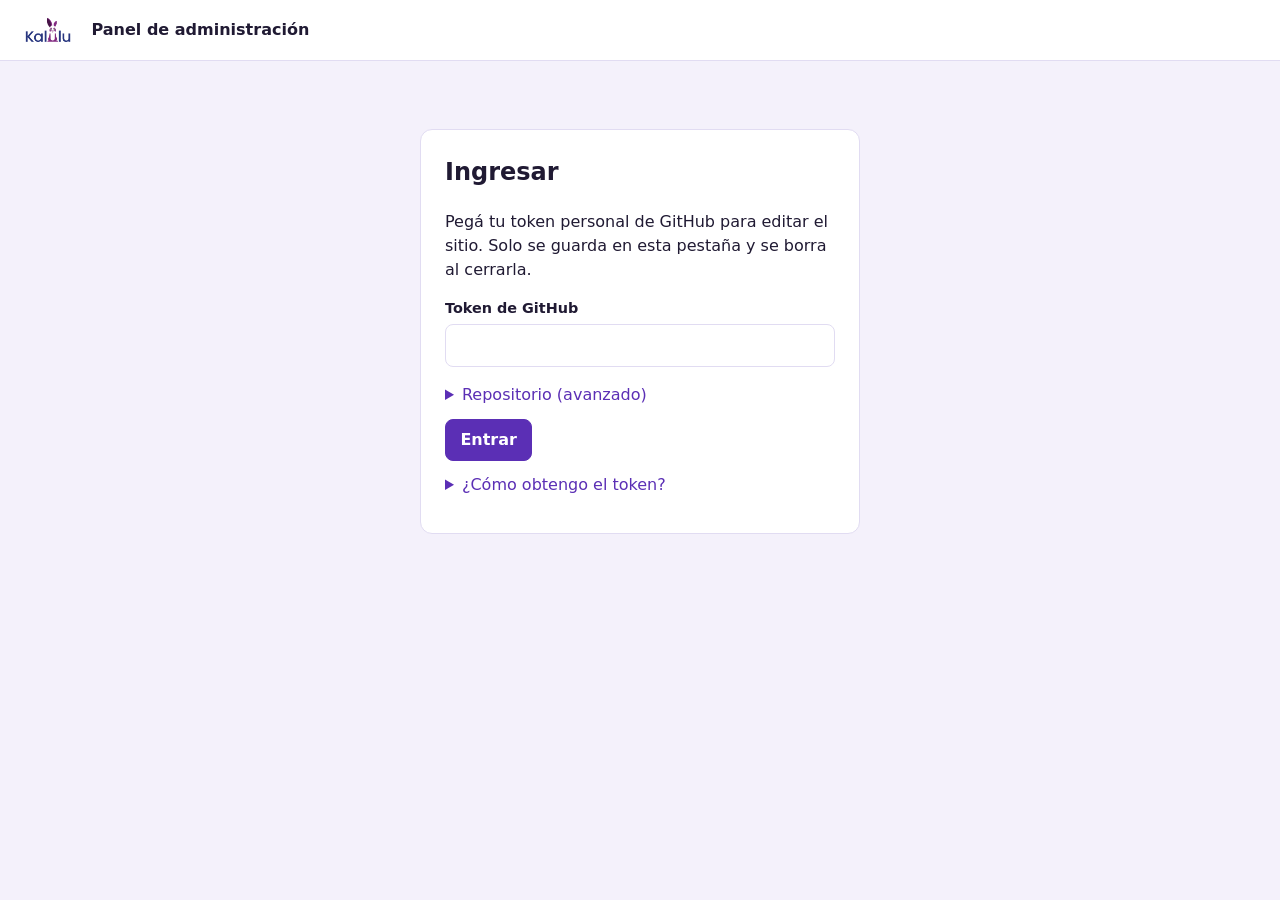
==== admin/index.html @ 23df1b7a "Nueva versión del sitio Kalulu Argentina" ====
<!DOCTYPE html>
<html lang="es">
<head>
<meta charset="UTF-8">
<meta name="viewport" content="width=device-width, initial-scale=1.0">
<meta name="robots" content="noindex, nofollow">
<meta http-equiv="Content-Security-Policy" content="default-src 'self'; img-src 'self' https: data: blob:; connect-src https://api.github.com; style-src 'self'; script-src 'self'; frame-ancestors 'none'; base-uri 'none'; form-action 'none'">
<title>Kalulu · Panel de administración</title>
<link rel="stylesheet" href="panel.css">
</head>
<body>
<header class="top">
  <img src="../imagenes/logo.png" alt="Kalulu" class="logo">
  <span class="top-title">Panel de administración</span>
  <span class="top-user" id="top-user"></span>
  <button type="button" id="btn-logout" class="btn btn-ghost" hidden>Cerrar sesión</button>
</header>

<main id="app">
  <section id="login" class="card login" hidden>
    <h1>Ingresar</h1>
    <p>Pegá tu token personal de GitHub para editar el sitio. Solo se guarda en esta pestaña y se borra al cerrarla.</p>
    <form id="login-form" autocomplete="off">
      <label class="campo"><span>Token de GitHub</span>
        <input type="password" id="login-token" required autocomplete="off" spellcheck="false"></label>
      <details>
        <summary>Repositorio (avanzado)</summary>
        <label class="campo"><span>Usuario/organización</span><input id="login-owner" required></label>
        <label class="campo"><span>Repositorio</span><input id="login-repo" required></label>
        <label class="campo"><span>Rama</span><input id="login-branch" required></label>
      </details>
      <p id="login-error" class="error" hidden></p>
      <button class="btn btn-primary" type="submit">Entrar</button>
    </form>
    <details class="ayuda">
      <summary>¿Cómo obtengo el token?</summary>
      <ol>
        <li>En GitHub: Settings → Developer settings → Personal access tokens → Fine-grained tokens → Generate new token.</li>
        <li>Repository access: <em>Only select repositories</em> y elegí solo el repo del sitio.</li>
        <li>Permissions → Repository permissions → <em>Contents: Read and write</em>.</li>
        <li>Elegí un vencimiento, generalo y pegalo acá. Se puede revocar cuando quieras.</li>
      </ol>
    </details>
  </section>

  <section id="panel" hidden>
    <nav id="tabs" class="tabs" aria-label="Secciones"></nav>
    <div id="vista"></div>
  </section>
</main>

<div id="toast" class="toast" role="status" aria-live="polite" hidden></div>
<script src="panel.js"></script>
</body>
</html>
---- admin/panel.css ----
:root{--marca:#5b2fb5;--marca-h:#46228f;--suave:#f4f1fb;--borde:#e1dcf2;--texto:#201a33;--texto2:#55506b;--error:#a02020;--ok:#1e7e42}
*{box-sizing:border-box}
body{margin:0;font-family:system-ui,-apple-system,'Segoe UI',Roboto,sans-serif;color:var(--texto);background:var(--suave);line-height:1.5}
.top{display:flex;align-items:center;gap:1rem;padding:.75rem 1.25rem;background:#fff;border-bottom:1px solid var(--borde);position:sticky;top:0;z-index:5}
.logo{height:36px;width:auto}.top-title{font-weight:600}.top-user{margin-left:auto;color:var(--texto2);font-size:.85rem}
main{max-width:980px;margin:0 auto;padding:1.25rem}
.card{background:#fff;border:1px solid var(--borde);border-radius:12px;padding:1.5rem}
.login{max-width:440px;margin:3rem auto}.login h1{margin-top:0}
.campo{display:block;margin:0 0 1rem}.campo>span{display:block;font-weight:600;font-size:.9rem;margin-bottom:.25rem}
.campo small{display:block;color:var(--texto2);font-weight:400;margin-top:.2rem}
input,textarea,select{width:100%;padding:.55rem .7rem;border:1px solid var(--borde);border-radius:8px;font:inherit;background:#fff}
input[type=checkbox]{width:auto}
input:focus,textarea:focus,select:focus,button:focus-visible{outline:2px solid var(--marca);outline-offset:1px}
textarea{min-height:110px;resize:vertical}
.btn{font:inherit;font-weight:600;border:1px solid var(--marca);border-radius:8px;padding:.5rem .9rem;cursor:pointer;background:#fff;color:var(--marca)}
.btn:hover{background:var(--suave)}.btn-primary{background:var(--marca);color:#fff}.btn-primary:hover{background:var(--marca-h)}
.btn-ghost{border-color:var(--borde);color:var(--texto2)}.btn-danger{border-color:var(--error);color:var(--error)}
.btn-sm{padding:.25rem .55rem;font-size:.85rem}.btn[disabled]{opacity:.5;cursor:not-allowed}
.tabs{display:flex;flex-wrap:wrap;gap:.4rem;margin-bottom:1rem}
.tab{font:inherit;border:1px solid var(--borde);background:#fff;border-radius:999px;padding:.4rem .9rem;cursor:pointer}
.tab[aria-selected=true]{background:var(--marca);color:#fff;border-color:var(--marca)}
.cab{display:flex;align-items:center;gap:1rem;margin-bottom:1rem}.cab h2{margin:0;flex:1}
.nota{color:var(--texto2);font-size:.9rem;margin:.25rem 0 1rem}
.fila{display:flex;align-items:center;gap:.75rem;padding:.7rem 0;border-top:1px solid var(--borde)}
.fila:first-child{border-top:0}.fila-t{flex:1;min-width:0}.fila-t strong{display:block;overflow:hidden;text-overflow:ellipsis}
.fila-t small{color:var(--texto2)}.fila-a{display:flex;gap:.3rem;flex-wrap:wrap;justify-content:flex-end}
.badge{font-size:.72rem;padding:.1rem .5rem;border-radius:999px;background:#e6f4ea;color:var(--ok);margin-left:.4rem;vertical-align:middle}
.badge.off{background:#eee;color:var(--texto2)}
.vacio{color:var(--texto2);text-align:center;padding:2rem 0}
.error{color:var(--error)}
.preview{display:block;max-width:220px;max-height:140px;border-radius:8px;border:1px solid var(--borde);margin:.4rem 0}
.up{display:flex;gap:.5rem;align-items:center;flex-wrap:wrap}.up input[type=file]{width:auto;max-width:100%}
.acciones{display:flex;gap:.6rem;margin-top:1rem}
details{margin:.75rem 0}summary{cursor:pointer;color:var(--marca)}
.ayuda ol{padding-left:1.2rem;color:var(--texto2);font-size:.9rem}
.toast{position:fixed;bottom:1.25rem;left:50%;transform:translateX(-50%);background:var(--texto);color:#fff;padding:.7rem 1.1rem;border-radius:10px;z-index:10;max-width:90vw}
.toast.err{background:var(--error)}
@media(max-width:560px){.fila{flex-wrap:wrap}.fila-a{justify-content:flex-start}.top-user{display:none}}
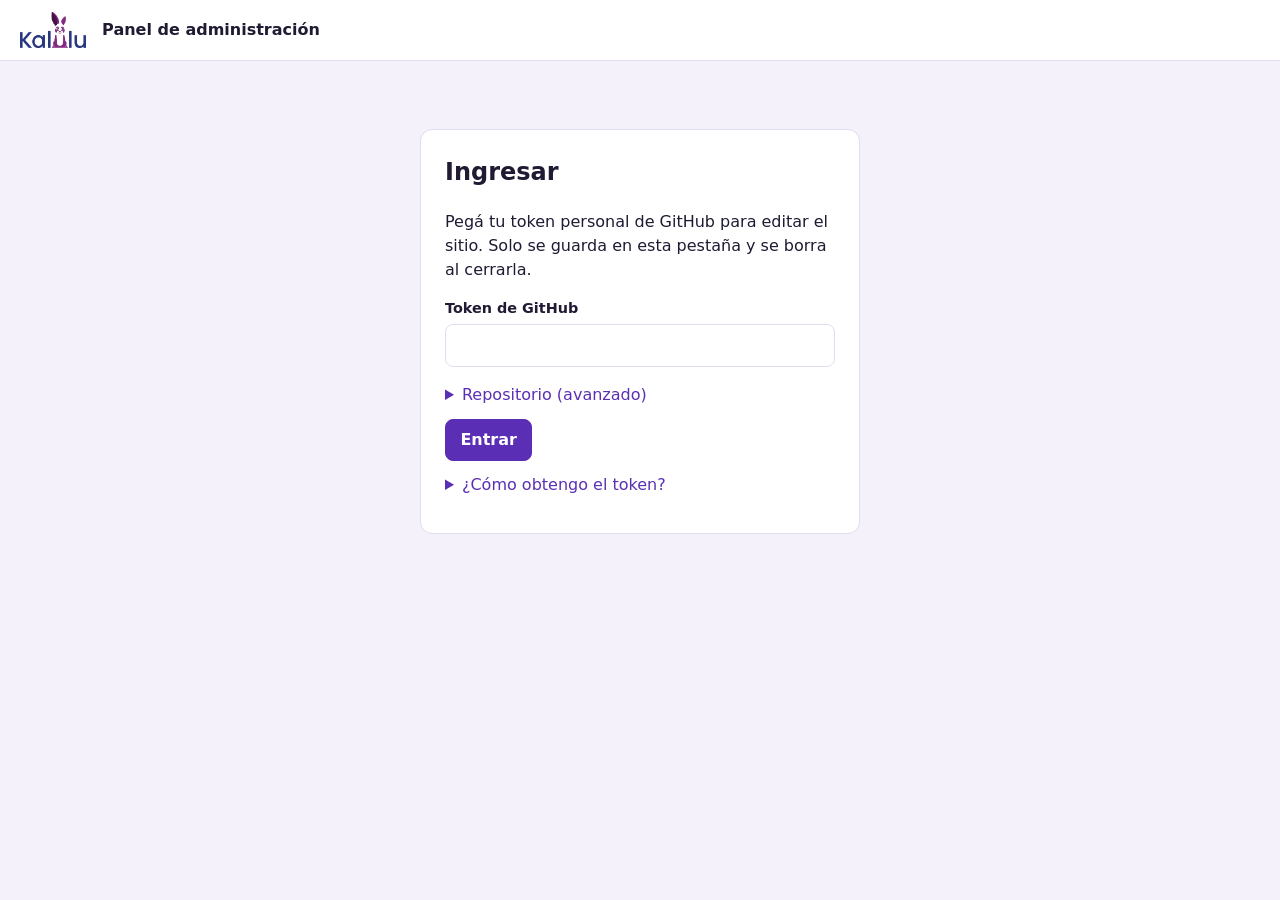
==== commit b088c4b6: "Header con logo recortado, grilla de 5 columnas en Quiénes somos" ====
--- a/admin/index.html
+++ b/admin/index.html
@@ -10,7 +10,7 @@
 </head>
 <body>
 <header class="top">
-  <img src="../imagenes/logo.png" alt="Kalulu" class="logo">
+  <img src="../imagenes/logo-header.png" alt="Kalulu" class="logo">
   <span class="top-title">Panel de administración</span>
   <span class="top-user" id="top-user"></span>
   <button type="button" id="btn-logout" class="btn btn-ghost" hidden>Cerrar sesión</button>
